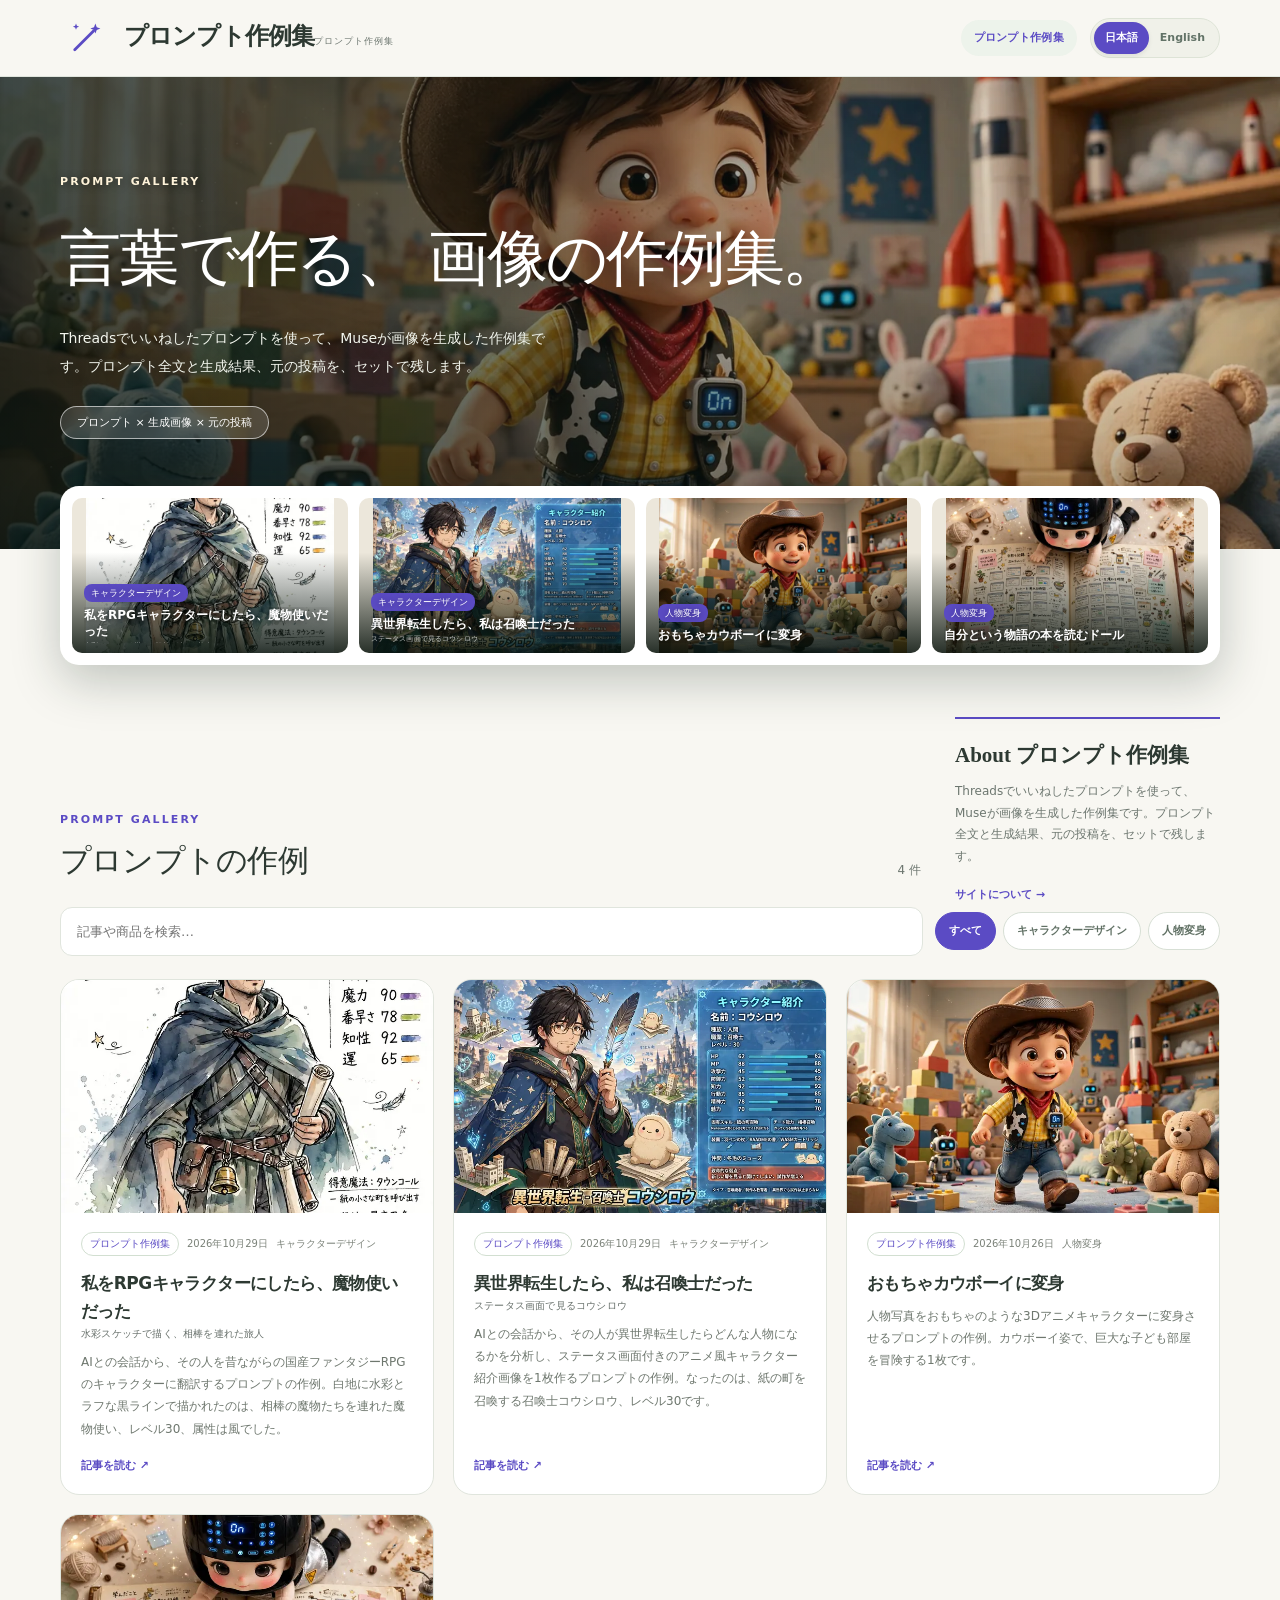
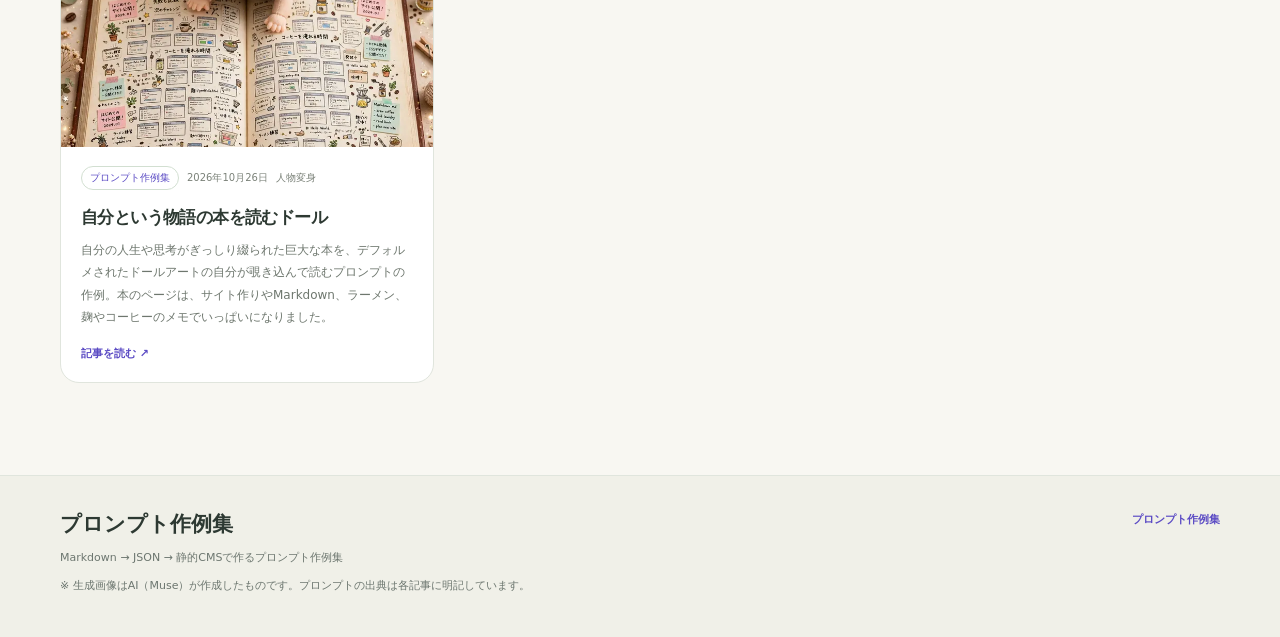
==== preview.html @ e7856844 "Update generated site files" ====
<!doctype html><html lang="ja"><head><meta charset="utf-8"><meta name="viewport" content="width=device-width,initial-scale=1"><meta name="description" content="Markdownから生成した静的JSONサイト"><title>プロンプト作例集</title><style>:root{--bg:#f8f7f2;--ink:#2d3932;--muted:#6c766f;--line:#e0e5dd;--accent:#416851;--accentsoft:#edf3eb;--paper:#fff;--round:19px;--shadow:0 18px 48px rgba(37,57,42,.075)}*{box-sizing:border-box}html{scroll-behavior:smooth}body{margin:0;background:var(--bg);color:var(--ink);font:15px/1.8 -apple-system,BlinkMacSystemFont,'Noto Sans JP','Hiragino Kaku Gothic ProN',system-ui,sans-serif}button,input{font:inherit}button{cursor:pointer}a{color:inherit;text-decoration:none}a:hover{color:var(--accent)}img{max-width:100%}h1,h2,h3,p{margin-top:0}[hidden]{display:none!important}.container{width:min(1160px,calc(100% - 48px));margin:auto}.topbar{position:sticky;top:0;z-index:5;background:rgba(248,247,242,.97);backdrop-filter:blur(13px);border-bottom:1px solid var(--line)}.topline{display:flex;gap:18px;align-items:center;justify-content:space-between;min-height:76px}.brand{display:flex;align-items:center;gap:12px;min-width:0}.brandicon{width:42px;height:42px;display:grid;place-items:center;border-radius:13px;background:var(--accent);color:white;font:26px Georgia,serif}.brandname{font-family:Georgia,'Noto Serif JP',serif;font-size:24px;font-weight:700;line-height:1.1;letter-spacing:-.035em}.brandsub{font-size:9px;color:var(--muted);letter-spacing:.11em;line-height:1.4;margin-top:5px}.links{display:flex;align-items:center;gap:6px;flex-wrap:wrap;justify-content:flex-end}.links a{font-size:11px;font-weight:700;letter-spacing:.025em;border-radius:100px;padding:8px 13px;white-space:nowrap}.links a.selected{background:var(--accentsoft);color:var(--accent)}.cartbadge{display:inline-block;background:var(--accent);color:white;border-radius:15px;font-size:9px;min-width:17px;text-align:center;padding:0 4px}.mobilehint{display:none}.hero{background:linear-gradient(115deg,#e3eade,#f2dfc7);position:relative;overflow:hidden}.hero:before{content:"";position:absolute;width:370px;height:370px;border-radius:100%;right:-55px;top:-160px;background:rgba(255,255,255,.28)}.hero:after{content:"✳";position:absolute;right:10%;bottom:-150px;font:350px Georgia,serif;line-height:1;color:rgba(74,110,81,.09);transform:rotate(-16deg)}.hero.town{background:linear-gradient(110deg,#d9ebec,#eaf1e2)}.hero.town:after{content:"⌂";color:rgba(66,106,118,.09)}.hero.fruit{background:linear-gradient(110deg,#f6e6d2,#f7e0d9)}.hero.fruit:after{content:"◌";color:rgba(166,95,70,.13)}.heroinner{position:relative;z-index:1;padding:70px 0 77px;max-width:1160px;margin:auto}.kicker{font-size:11px;letter-spacing:.19em;font-weight:800;color:var(--accent)}.hero h1{font:500 clamp(35px,5vw,61px)/1.5 Georgia,'Noto Serif JP',serif;letter-spacing:-.035em;margin:19px 0;color:#263c31;white-space:pre-line}.hero p{font-size:14px;max-width:565px;color:#5c6a60;line-height:2}.hero .subpill{display:inline-flex;border:1px solid color-mix(in srgb,var(--accent) 35%,transparent);border-radius:100px;color:var(--accent);font-size:11px;padding:6px 16px;margin-top:12px;background:rgba(255,255,255,.28)}.section{padding:52px 0}.sectiontitle{display:flex;justify-content:space-between;align-items:end;margin-bottom:25px;gap:16px}.sectiontitle h2{font:500 31px/1.35 Georgia,'Noto Serif JP',serif;letter-spacing:-.025em;margin:8px 0 0}.sectiontitle .caption{font-size:12px;color:var(--muted);margin:0}.siteintro{display:grid;grid-template-columns:repeat(3,1fr);gap:18px;margin-bottom:50px}.siteitem{border:1px solid var(--line);background:white;border-radius:18px;padding:22px 23px;transition:transform .15s,border-color .15s;display:flex;gap:12px;align-items:start}.siteitem:hover{transform:translateY(-3px);border-color:var(--accent)}.siteemoji{width:45px;height:45px;border-radius:15px;background:var(--accentsoft);display:grid;place-items:center;font-size:23px;flex:none}.siteitem strong{font-size:15px}.siteitem span{display:block;font-size:11px;color:var(--muted);line-height:1.8;margin-top:4px}.tools{display:flex;gap:12px;flex-wrap:wrap;align-items:center;margin-bottom:23px}.search{background:#fff;border:1px solid var(--line);padding:12px 16px;border-radius:12px;min-width:220px;flex:1;font-size:13px;outline-color:var(--accent)}.chips{display:flex;flex-wrap:wrap;gap:7px}.chip{border:1px solid #d7dfd5;color:#617165;padding:8px 13px;background:#fff;border-radius:30px;font-size:11px;font-weight:700}.chip.active{background:var(--accent);color:white;border-color:var(--accent)}.grid{display:grid;grid-template-columns:repeat(3,minmax(0,1fr));gap:19px}.tile{border-radius:var(--round);background:var(--paper);border:1px solid var(--line);overflow:hidden;display:flex;flex-direction:column;transition:transform .18s,border-color .18s,box-shadow .18s}.tile:hover{transform:translateY(-4px);box-shadow:var(--shadow);border-color:#b3c6b6}.tile-image{width:100%;height:auto;display:block;background:#e8e4d8}.tile-content{display:flex;flex-direction:column;flex:1;padding:19px 20px 18px}.tile-meta{display:flex;gap:8px;align-items:center;flex-wrap:wrap;color:#7b8279;font-size:10px}.tag{color:var(--accent);border:1px solid #d2dfd1;border-radius:20px;padding:2px 8px;font-size:10px}.tile h3{font-size:17px;line-height:1.65;margin:13px 0 8px;letter-spacing:-.035em}.tile p{font-size:12px;color:#6e776e;line-height:1.85;margin-bottom:16px}.tile-foot{margin-top:auto;display:flex;gap:10px;justify-content:space-between;align-items:center}.more{color:var(--accent);font-size:11px;font-weight:800}.price{font-size:19px;font-weight:750;color:#a65e42}.price small{font-size:10px;font-weight:400;color:#777}.pillbutton{border:1px solid var(--accent);background:var(--accent);color:white;border-radius:30px;padding:7px 15px;font-size:11px;font-weight:700}.pillbutton.ghost{background:white;color:var(--accent)}.pillbutton:hover{opacity:.85}.introgrid{display:grid;grid-template-columns:1fr 265px;gap:34px}.rightnote{border-top:2px solid var(--accent);padding-top:22px}.rightnote h3{font:600 21px Georgia,serif;margin-bottom:12px}.rightnote p{font-size:12px;color:var(--muted)}.article{display:grid;grid-template-columns:minmax(0,1fr) 260px;gap:34px;align-items:start}.articlehead{padding:44px 0 32px;background:linear-gradient(105deg,var(--accentsoft),#f5eddf)}.articlehead h1{font:500 clamp(29px,4vw,44px)/1.52 Georgia,'Noto Serif JP',serif;margin:12px 0 0;overflow-wrap:anywhere}.paper{border:1px solid var(--line);border-radius:19px;background:#fff;padding:32px;overflow-wrap:anywhere}.articlecover{width:100%;height:auto;border-radius:11px;margin-bottom:26px}.prose{font-size:14px;line-height:2.15}.prose h2{font-size:20px;margin-top:30px;border-left:4px solid var(--accent);padding-left:12px}.prose h3{font-size:17px}.prose img{display:block;margin:22px auto;max-width:100%;height:auto;border-radius:10px}.prose p{margin-bottom:18px}.prose a{color:var(--accent);font-weight:600;text-decoration:underline;text-underline-offset:3px}.prose a:hover{text-decoration-thickness:2px}.prose ul{padding-left:20px}.prose table{width:100%;border-collapse:collapse;margin:4px 0 24px;font-size:13px;line-height:1.75}.prose th,.prose td{border:1px solid var(--line);padding:9px 12px;text-align:left;vertical-align:top}.prose th{background:var(--accentsoft);font-weight:700}.prose tbody tr:nth-child(even){background:#fafaf6}.prose td:first-child{font-weight:600}.prose pre{overflow-x:auto;background:#f4f4ee;border:1px solid var(--line);border-radius:10px;padding:14px 16px;font-size:12.5px;line-height:1.7;margin:4px 0 22px}.prose code{font-family:ui-monospace,SFMono-Regular,Menlo,Consolas,monospace}.backlink{display:inline-flex;margin-top:25px;color:var(--accent);font-weight:800;font-size:12px}.info{padding:17px;background:var(--accentsoft);border-radius:13px;font-size:12px;color:#5f6e62;margin-top:18px}.info.warn{background:#fff4e5;color:#956044;border:1px solid #efd7b9}.cross{margin-top:45px;padding-top:20px;border-top:1px solid var(--line)}.cross h2{font:500 25px Georgia,serif}.crosslinks{display:grid;grid-template-columns:repeat(2,minmax(0,1fr));gap:14px}.crosslink{display:flex;align-items:center;gap:12px;border:1px solid var(--line);padding:9px;background:white;border-radius:12px;min-width:0}.crosslink img{width:78px;height:58px;object-fit:cover;border-radius:7px;flex:none}.crosslink strong{font-size:12px;line-height:1.5;display:block}.crosslink span{font-size:10px;color:var(--muted)}.lead{font:500 18px/1.85 Georgia,serif}.purchase{display:flex;align-items:end;justify-content:space-between;gap:12px;background:#f8f6ef;padding:18px;border-radius:13px;margin-top:25px}.purchase .pillbutton{font-size:13px;padding:12px 18px}.toolbar{display:flex;align-items:center;justify-content:space-between;gap:12px;margin-bottom:24px}.notice{font-size:12px;color:#926148;background:#fff1e7;border:1px solid #eed6c2;border-radius:10px;padding:12px 16px}.cartrow{display:grid;grid-template-columns:90px 1fr auto;align-items:center;gap:17px;border-bottom:1px solid var(--line);padding:19px 0}.cartrow img{width:90px;height:67px;object-fit:cover;border-radius:9px}.cartrow h3{font-size:15px;margin-bottom:4px}.cartrow p{font-size:11px;color:var(--muted);margin:0}.cartctrl{display:flex;align-items:center;gap:9px}.cartctrl button{border:1px solid var(--line);background:#fff;padding:4px 10px;border-radius:8px}.total{display:flex;align-items:center;justify-content:space-between;font-size:20px;font-weight:bold;margin:30px 0}.servicegrid{display:grid;grid-template-columns:repeat(3,minmax(0,1fr));gap:12px;margin:0 0 35px}.service{padding:17px 20px;background:white;border:1px solid var(--line);border-radius:14px;font-size:13px;font-weight:700;color:#466f78;display:flex;align-items:center;gap:10px}.footer{margin-top:40px;border-top:1px solid var(--line);background:#f0f0e8;padding:34px 0}.footerinner{display:flex;align-items:start;justify-content:space-between;gap:24px}.footer strong{font:600 21px Georgia,serif}.footer p{font-size:11px;color:var(--muted);margin:8px 0}.footlinks{display:flex;gap:16px;flex-wrap:wrap}.footlinks a{font-size:11px;font-weight:700;color:var(--accent)}.empty{padding:35px;border:1px dashed #ccd5ca;border-radius:14px;text-align:center;color:var(--muted)}.loading{padding:50px;text-align:center}.sr-only{position:absolute;width:1px;height:1px;overflow:hidden;clip:rect(0,0,0,0)}
@media(max-width:950px){.grid{grid-template-columns:repeat(2,minmax(0,1fr))}.siteintro{grid-template-columns:repeat(2,minmax(0,1fr))}.introgrid,.article{grid-template-columns:1fr}.rightnote{display:none}.links{gap:0}.links a{padding:8px 9px}.heroinner{padding:58px 0}}
@media(max-width:600px){.container{width:calc(100% - 30px)}.topline{min-height:80px;display:block;padding:12px 0}.brand{margin-bottom:8px}.brandicon{width:33px;height:33px;font-size:19px}.brandname{font-size:19px}.brandsub{display:none}.links{justify-content:flex-start;gap:2px}.links a{font-size:10px;padding:5px 8px}.heroinner{padding:38px 0 44px}.hero h1{font-size:35px}.hero p{font-size:12px}.hero:after{font-size:210px;bottom:-85px}.section{padding:36px 0}.siteintro,.grid,.crosslinks,.servicegrid{grid-template-columns:1fr}.sectiontitle h2{font-size:25px}.paper{padding:20px}.articlehead{padding:27px 0}.cartrow{grid-template-columns:65px 1fr}.cartrow img{width:65px;height:58px}.cartctrl{grid-column:2}.purchase{display:block}.purchase button{margin-top:16px}.footerinner{display:block}.footlinks{margin-top:16px}.tile-content{padding:16px}.prose table{display:block;overflow-x:auto;-webkit-overflow-scrolling:touch}.prose th,.prose td{padding:8px 10px}.prose table:has(>thead>tr>:nth-child(2):last-child){overflow:visible}.prose table:has(>thead>tr>:nth-child(2):last-child) thead{display:none}.prose table:has(>thead>tr>:nth-child(2):last-child) tbody,.prose table:has(>thead>tr>:nth-child(2):last-child) tr{display:block}.prose table:has(>thead>tr>:nth-child(2):last-child) tr{border:1px solid var(--line);border-radius:12px;margin-bottom:12px;overflow:hidden;background:#fff}.prose table:has(>thead>tr>:nth-child(2):last-child) td{display:block;border:none;padding:6px 14px 12px}.prose table:has(>thead>tr>:nth-child(2):last-child) td:first-child{background:var(--accentsoft);font-weight:700;white-space:normal;padding:8px 14px;margin-bottom:6px}.prose table:not(:has(>thead>tr>:nth-child(2):last-child)) th,.prose table:not(:has(>thead>tr>:nth-child(2):last-child)) td{min-width:112px}}
@media(prefers-reduced-motion:reduce){html{scroll-behavior:auto}.tile,.siteitem{transition:none}}
/* Bi-lingual navigation and photographic Yamagata gourmet hero. */
.header-right{display:flex;align-items:center;gap:13px;justify-content:flex-end;flex-wrap:wrap}
.language-switch{display:inline-flex;background:#f0f1e9;border:1px solid #dde3d6;padding:3px;border-radius:40px;white-space:nowrap}
.language-switch button{border:0;background:transparent;padding:6px 11px;color:#627367;border-radius:30px;font-size:11px;font-weight:750}
.language-switch button.chosen{background:var(--accent);color:#fff;box-shadow:0 2px 5px #00000014}
.hero.gourmet,.hero.prompt{background:#38302a;color:#fff}
.hero.gourmet,.hero.prompt .hero-photo{position:absolute;inset:0;width:100%;height:100%;object-fit:cover;display:block}
.hero.gourmet,.hero.prompt:before{display:none}
.hero.gourmet,.hero.prompt:after{content:none}
.hero.gourmet,.hero.prompt .heroinner{isolation:isolate}
.hero.gourmet,.hero.prompt h1{color:#fff;text-shadow:0 2px 20px #00000070}
.hero.gourmet,.hero.prompt .kicker{color:#fae0b5}
.hero.gourmet,.hero.prompt p{color:#fff0d9;max-width:510px;text-shadow:0 1px 12px #00000065}
.hero.gourmet,.hero.prompt .subpill{background:#ffffff1f;border-color:#ffffff80;color:#fff}
.site-link-label{color:var(--accent)!important;font-weight:700!important}
@media(max-width:1060px){.header-right{gap:6px}.links a{padding:6px 8px}}
@media(max-width:720px){.header-right{justify-content:flex-start}.language-switch{margin-top:4px}.hero.gourmet,.hero.prompt .hero-photo{object-position:56% center}.hero.gourmet,.hero.prompt:before{display:block;background:linear-gradient(90deg,#221b14bb,transparent);inset:0;width:auto;height:auto;border-radius:0}.hero.gourmet,.hero.prompt .heroinner{padding:55px 0 65px}}


/* Editorial photographic style, with fully localized HTML text over image assets. */
.hero{background:#22312b;min-height:440px;isolation:isolate}
.hero .hero-photo{position:absolute;inset:0;width:100%;height:100%;display:block;object-fit:cover;object-position:center 47%;z-index:-2}
.hero:before,.hero.gourmet,.hero.prompt:before{content:"";display:block;position:absolute;inset:0;width:100%;height:100%;border-radius:0;background:linear-gradient(90deg,rgba(10,22,19,.79) 0%,rgba(13,24,20,.56) 39%,rgba(13,22,19,.07) 84%),linear-gradient(0deg,rgba(11,20,15,.30),transparent 55%);z-index:-1;pointer-events:none}
.hero:after,.hero.town:after,.hero.fruit:after,.hero.gourmet,.hero.prompt:after{content:none;display:none}
.hero.town,.hero.fruit,.hero.bakery,.hero.gourmet,.hero.prompt,.hero.portal{background-color:#284034}
.hero .heroinner{position:relative;z-index:1;padding:90px 0 110px}
.hero h1,.hero.gourmet,.hero.prompt h1{color:#fff;text-shadow:0 4px 30px rgba(0,0,0,.38)}
.hero p,.hero.gourmet,.hero.prompt p{color:#f3f6ee;text-shadow:0 1px 15px rgba(0,0,0,.5)}
.hero .kicker,.hero.gourmet,.hero.prompt .kicker{color:#fff3d9;text-shadow:0 1px 8px #0007}
.hero .subpill,.hero.gourmet,.hero.prompt .subpill{color:white;border-color:#fff9;background:#ffffff24;backdrop-filter:blur(8px)}
.hero.fruit .hero-photo{object-position:center 48%}
.hero.town .hero-photo{object-position:center 50%}
.hero.bakery .hero-photo{object-position:center 50%}
.siteintro{grid-template-columns:repeat(4,minmax(0,1fr));gap:15px;margin-bottom:51px}
.siteitem{display:block;padding:0;overflow:hidden;min-width:0;box-shadow:0 5px 20px #20351f0a}
.siteitem-photo{display:block;overflow:hidden;height:156px;margin:0!important;background:#dde4d6}
.siteitem-photo img{width:100%;height:100%;display:block;object-fit:cover;transition:transform .3s}
.siteitem:hover .siteitem-photo img{transform:scale(1.045)}
.siteitem-info{padding:17px 19px 20px}
.siteitem-info strong{display:block;font-size:17px;line-height:1.45;margin:6px 0}
.siteitem-info .siteitem-type{font-size:10px;color:var(--accent);font-weight:800;letter-spacing:.07em}
.siteitem-info .siteitem-description{font-size:11px;line-height:1.7;color:#68766e;display:block;min-height:38px}
.siteitem-info .site-link-label{display:block;margin-top:14px}
.feature-wrap{position:relative;z-index:2;margin-top:-63px}
.photo-features{display:grid;grid-template-columns:repeat(4,minmax(0,1fr));gap:11px;padding:12px;background:#fff;border-radius:19px;box-shadow:0 16px 48px #172a2040}
.photo-feature{position:relative;height:155px;overflow:hidden;display:block;border-radius:10px;background:#ece7db}
.photo-feature:after{content:"";position:absolute;inset:0;background:linear-gradient(0deg,#05100ad9,transparent 65%)}
.photo-feature img{width:100%;height:100%;display:block;object-fit:contain;transition:transform .3s}
.photo-feature:hover img{transform:scale(1.07)}
.feature-caption{position:absolute;z-index:1;bottom:10px;left:12px;right:12px;color:#fff;text-shadow:0 1px 8px #000a}
.feature-caption small{display:inline-block;font-size:9px;background:var(--accent);color:#fff;padding:1px 7px;border-radius:8px;margin-bottom:5px}
.feature-caption strong{display:block;font-size:12px;line-height:1.35;max-height:3em;overflow:hidden}
@media(max-width:1000px){.siteintro{grid-template-columns:repeat(2,minmax(0,1fr))}.photo-feature{height:138px}.hero .heroinner{padding:70px 0 103px}}
@media(max-width:650px){.hero{min-height:385px}.hero .heroinner{padding:55px 0 100px}.hero:before{background:linear-gradient(90deg,#102015d9,rgba(12,28,19,.56) 75%,#0b261f35)}.siteintro{gap:12px}.siteitem-photo{height:112px}.siteitem-info{padding:12px}.siteitem-info strong{font-size:14px}.siteitem-info .siteitem-description{min-height:0}.photo-features{grid-template-columns:repeat(2,minmax(0,1fr));gap:8px;padding:8px;border-radius:14px}.feature-wrap{margin-top:-53px}.photo-feature{height:128px}.feature-caption strong{font-size:11px}}

/* Editorial vector logos, replacing the temporary h./house/emoji marks. */
.brandicon{width:52px;height:52px;flex:none;display:inline-flex;align-items:center;justify-content:center;background:transparent!important;color:#4a755f;border-radius:0!important;font-size:inherit;overflow:visible}
.brandicon svg{display:block;width:49px;height:49px;max-width:none;flex:none}
.brandicon-portal{color:#55785c}
.brandicon-bakery{color:#9b6a36}
.brandicon-town{color:#517c55}
.brandicon-fruit{color:#e77e2a}
.brandicon-gourmet{color:#143c47}
.brandicon-gourmet svg{width:54px}
@media(max-width:650px){.brandicon{width:39px;height:39px}.brandicon svg{width:38px;height:38px}.brandicon-gourmet svg{width:42px}}

.embed{display:flex;justify-content:center;margin:0 auto 24px;max-width:560px}
.embed blockquote{width:100%}
.heronote{font-size:11px;color:#7a847b;margin-top:14px;max-width:680px;line-height:1.9}
.mapbox{margin-top:26px;border:1px solid var(--line);border-radius:13px;padding:18px;background:#fbfaf5}.mapbox h3{font-size:15px;margin-bottom:10px}.maplinks{display:flex;gap:10px;flex-wrap:wrap}.mapbox p{font-size:11px;color:var(--muted);margin:10px 0 0}

/* Article page: left sidebar with site note + SNS embed (trial, 2026-10-26) */
.article{grid-template-columns:350px minmax(0,1fr)}
.leftnote{position:sticky;top:96px;border-top:2px solid var(--accent);padding-top:22px}
.leftnote h3{font:600 21px Georgia,serif;margin-bottom:12px}
.leftnote p{font-size:12px;color:var(--muted)}
.leftnote .embed{margin:24px 0 0;max-width:100%}
@media(max-width:950px){.article{grid-template-columns:1fr}.leftnote{position:static}}

/* Prompt gallery brand */
.brandicon-prompt{color:#5b4bc4}
.brandicon-prompt svg{width:40px}
.embed{margin-top:18px}

.prose pre{position:relative}
.copybtn{position:absolute;top:8px;right:8px;border:1px solid var(--line);background:#fff;border-radius:20px;padding:4px 12px;font-size:11px;font-weight:700;color:var(--accent);cursor:pointer;font-family:inherit}
.copybtn:hover{opacity:.85}

/* Prompt display: wrap text to the article width instead of horizontal scrolling; top padding leaves a strip for the copy button (2026-10-26) */
.prose pre{white-space:pre-wrap;overflow-wrap:anywhere;overflow-x:visible;max-width:100%;padding-top:42px}

/* Article images: always fit the article column width and keep the aspect ratio, never the file's native pixel size (2026-10-26) */
.paper{min-width:0}
.paper img{max-width:100%;height:auto}
.articlecover{width:100%;max-width:100%}
.prose img{max-width:100%;height:auto}

/* Cover images: show the whole image at its natural aspect ratio, never cropped to a fixed frame (2026-10-26) */
.tile-image,.articlecover{aspect-ratio:auto;object-fit:initial}
.tsub{display:block;font-size:.6em;font-weight:500;letter-spacing:.02em;opacity:.72;margin-top:.16em}
</style></head><body><div id="app" data-default="prompt" data-preview="true" data-root="./" data-mode="site" data-site-id="prompt" data-portal-url=""><p class="loading">読み込み中…</p></div><noscript>JavaScriptを有効にしてください。</noscript><script type="application/json" id="preview-data">{"portal":{"version":1,"schema":"static-portal/v1","schema_version":"1.1.0","sites":[{"id":"prompt","name":"プロンプト作例集","short_name":"プロンプト作例集","kind":"media","kind_label":"作例ギャラリー","accent":"#5b4bc4","eyebrow":"PROMPT GALLERY","hero_title":"言葉で作る、 画像の作例集。","description":"Threadsでいいねしたプロンプトを使って、Museが画像を生成した作例集です。プロンプト全文と生成結果、元の投稿を、セットで残します。","subtitle":"プロンプトと生成結果の記録","hero_note":"プロンプト × 生成画像 × 元の投稿","about":"Threadsでいいねしたプロンプトの作例集です。各記事にプロンプト全文と生成した画像、出典（元の投稿）をセットで残します。生成画像はAI（Muse）が作成したものです。","hero_image":"prompt/toy-cowboy.webp","i18n":{"en":{"name":"Prompt Gallery","short_name":"Prompt Gallery","kind_label":"Example gallery","hero_title":"A gallery of images\nmade from words.","description":"A gallery of examples generated by Muse from prompts liked on Threads. Each entry keeps the full prompt text, the generated result, and the original post together.","subtitle":"Notes on prompts and their results","hero_note":"Prompt x generated image x original post","about":"Examples from prompts liked on Threads. Each entry records the full prompt, the generated image, and its source (the original post). All images are generated by AI (Muse)."}},"hero_image_src":"[data-uri]","hero_thumbnail":{"src":"[data-uri]","alt":"プロンプト作例集","mime":"image/webp"}}],"entries":[{"id":"prompt:rpg-mono-tsukai","site_id":"prompt","site_name":"プロンプト作例集","site_kind":"media","slug":"rpg-mono-tsukai","type":"article","title":"私をRPGキャラクターにしたら、魔物使いだった","subtitle":"水彩スケッチで描く、相棒を連れた旅人","author":"","date":"2026-10-29","category":"キャラクターデザイン","summary":"AIとの会話から、その人を昔ながらの国産ファンタジーRPGのキャラクターに翻訳するプロンプトの作例。白地に水彩とラフな黒ラインで描かれたのは、相棒の魔物たちを連れた魔物使い、レベル30、属性は風でした。","url":"https://oosawak.github.io/prompt-gallery/#/post/prompt/rpg-mono-tsukai","cover":{"src":"[data-uri]","alt":"水彩スケッチ風のRPGキャラクター紹介。大きな手描き文字で「魔物使い」、レベル30・属性は風、手描きのステータス欄と、冬毛のミューズや紙の家の魔物などの相棒たち","mime":"image/webp"},"i18n":{"en":{}},"embed_url":"https://www.threads.com/@haru805/post/DY_F-7lEi9-","embed_platform":"threads"},{"id":"prompt:isekai-summoner","site_id":"prompt","site_name":"プロンプト作例集","site_kind":"media","slug":"isekai-summoner","type":"article","title":"異世界転生したら、私は召喚士だった","subtitle":"ステータス画面で見るコウシロウ","author":"","date":"2026-10-29","category":"キャラクターデザイン","summary":"AIとの会話から、その人が異世界転生したらどんな人物になるかを分析し、ステータス画面付きのアニメ風キャラクター紹介画像を1枚作るプロンプトの作例。なったのは、紙の町を召喚する召喚士コウシロウ、レベル30です。","url":"https://oosawak.github.io/prompt-gallery/#/post/prompt/isekai-summoner","cover":{"src":"[data-uri]","alt":"異世界転生した召喚士コウシロウのキャラクター紹介画像。羽ペンの杖を持つ召喚士と冬毛のミューズ、青く発光するステータス画面に能力値とスキルが表示されている","mime":"image/webp"},"i18n":{"en":{}},"embed_url":"https://www.threads.com/@michoco.0825/post/DeygnJkiWWg","embed_platform":"threads"},{"id":"prompt:toy-cowboy","site_id":"prompt","site_name":"プロンプト作例集","site_kind":"media","slug":"toy-cowboy","type":"article","title":"おもちゃカウボーイに変身","subtitle":"","author":"","date":"2026-10-26","category":"人物変身","summary":"人物写真をおもちゃのような3Dアニメキャラクターに変身させるプロンプトの作例。カウボーイ姿で、巨大な子ども部屋を冒険する1枚です。","url":"https://oosawak.github.io/prompt-gallery/#/post/prompt/toy-cowboy","cover":{"src":"[data-uri]","alt":"おもちゃのカウボーイ姿で子ども部屋を冒険する3Dアニメキャラクター","mime":"image/webp"},"i18n":{"en":{}},"embed_url":"https://www.threads.com/@sns_tomo/post/DaaDa1DCD9V","embed_platform":"threads"},{"id":"prompt:book-doll","site_id":"prompt","site_name":"プロンプト作例集","site_kind":"media","slug":"book-doll","type":"article","title":"自分という物語の本を読むドール","subtitle":"","author":"","date":"2026-10-26","category":"人物変身","summary":"自分の人生や思考がぎっしり綴られた巨大な本を、デフォルメされたドールアートの自分が覗き込んで読むプロンプトの作例。本のページは、サイト作りやMarkdown、ラーメン、麹やコーヒーのメモでいっぱいになりました。","url":"https://oosawak.github.io/prompt-gallery/#/post/prompt/book-doll","cover":{"src":"[data-uri]","alt":"巨大な本を四つんばいで覗き込んで読むドール。本のページには、小さなサイトの絵やラーメン、コーヒーのメモがびっしり描かれている","mime":"image/webp"},"i18n":{"en":{}},"embed_url":"https://www.threads.com/@hakuto_ai/post/DaOo0L-E0sa","embed_platform":"threads"}],"hero_image_src":"[data-uri]"},"sites":{"prompt":{"version":1,"schema":"static-site-feed/v1","schema_version":"1.1.0","languages":["ja","en"],"site":{"id":"prompt","name":"プロンプト作例集","short_name":"プロンプト作例集","kind":"media","kind_label":"作例ギャラリー","accent":"#5b4bc4","eyebrow":"PROMPT GALLERY","hero_title":"言葉で作る、 画像の作例集。","description":"Threadsでいいねしたプロンプトを使って、Museが画像を生成した作例集です。プロンプト全文と生成結果、元の投稿を、セットで残します。","subtitle":"プロンプトと生成結果の記録","hero_note":"プロンプト × 生成画像 × 元の投稿","about":"Threadsでいいねしたプロンプトの作例集です。各記事にプロンプト全文と生成した画像、出典（元の投稿）をセットで残します。生成画像はAI（Muse）が作成したものです。","hero_image":"prompt/toy-cowboy.webp","i18n":{"en":{"name":"Prompt Gallery","short_name":"Prompt Gallery","kind_label":"Example gallery","hero_title":"A gallery of images\nmade from words.","description":"A gallery of examples generated by Muse from prompts liked on Threads. Each entry keeps the full prompt text, the generated result, and the original post together.","subtitle":"Notes on prompts and their results","hero_note":"Prompt x generated image x original post","about":"Examples from prompts liked on Threads. Each entry records the full prompt, the generated image, and its source (the original post). All images are generated by AI (Muse)."}},"hero_image_src":"[data-uri]","hero_thumbnail":{"src":"[data-uri]","alt":"プロンプト作例集","mime":"image/webp"}},"entries":[{"id":"prompt:rpg-mono-tsukai","site_id":"prompt","site_name":"プロンプト作例集","site_kind":"media","slug":"rpg-mono-tsukai","type":"article","title":"私をRPGキャラクターにしたら、魔物使いだった","subtitle":"水彩スケッチで描く、相棒を連れた旅人","author":"","date":"2026-10-29","category":"キャラクターデザイン","summary":"AIとの会話から、その人を昔ながらの国産ファンタジーRPGのキャラクターに翻訳するプロンプトの作例。白地に水彩とラフな黒ラインで描かれたのは、相棒の魔物たちを連れた魔物使い、レベル30、属性は風でした。","url":"https://oosawak.github.io/prompt-gallery/#/post/prompt/rpg-mono-tsukai","cover":{"src":"[data-uri]","alt":"水彩スケッチ風のRPGキャラクター紹介。大きな手描き文字で「魔物使い」、レベル30・属性は風、手描きのステータス欄と、冬毛のミューズや紙の家の魔物などの相棒たち","mime":"image/webp"},"i18n":{"en":{}},"embed_url":"https://www.threads.com/@haru805/post/DY_F-7lEi9-","embed_platform":"threads"},{"id":"prompt:isekai-summoner","site_id":"prompt","site_name":"プロンプト作例集","site_kind":"media","slug":"isekai-summoner","type":"article","title":"異世界転生したら、私は召喚士だった","subtitle":"ステータス画面で見るコウシロウ","author":"","date":"2026-10-29","category":"キャラクターデザイン","summary":"AIとの会話から、その人が異世界転生したらどんな人物になるかを分析し、ステータス画面付きのアニメ風キャラクター紹介画像を1枚作るプロンプトの作例。なったのは、紙の町を召喚する召喚士コウシロウ、レベル30です。","url":"https://oosawak.github.io/prompt-gallery/#/post/prompt/isekai-summoner","cover":{"src":"[data-uri]","alt":"異世界転生した召喚士コウシロウのキャラクター紹介画像。羽ペンの杖を持つ召喚士と冬毛のミューズ、青く発光するステータス画面に能力値とスキルが表示されている","mime":"image/webp"},"i18n":{"en":{}},"embed_url":"https://www.threads.com/@michoco.0825/post/DeygnJkiWWg","embed_platform":"threads"},{"id":"prompt:toy-cowboy","site_id":"prompt","site_name":"プロンプト作例集","site_kind":"media","slug":"toy-cowboy","type":"article","title":"おもちゃカウボーイに変身","subtitle":"","author":"","date":"2026-10-26","category":"人物変身","summary":"人物写真をおもちゃのような3Dアニメキャラクターに変身させるプロンプトの作例。カウボーイ姿で、巨大な子ども部屋を冒険する1枚です。","url":"https://oosawak.github.io/prompt-gallery/#/post/prompt/toy-cowboy","cover":{"src":"[data-uri]","alt":"おもちゃのカウボーイ姿で子ども部屋を冒険する3Dアニメキャラクター","mime":"image/webp"},"i18n":{"en":{}},"embed_url":"https://www.threads.com/@sns_tomo/post/DaaDa1DCD9V","embed_platform":"threads"},{"id":"prompt:book-doll","site_id":"prompt","site_name":"プロンプト作例集","site_kind":"media","slug":"book-doll","type":"article","title":"自分という物語の本を読むドール","subtitle":"","author":"","date":"2026-10-26","category":"人物変身","summary":"自分の人生や思考がぎっしり綴られた巨大な本を、デフォルメされたドールアートの自分が覗き込んで読むプロンプトの作例。本のページは、サイト作りやMarkdown、ラーメン、麹やコーヒーのメモでいっぱいになりました。","url":"https://oosawak.github.io/prompt-gallery/#/post/prompt/book-doll","cover":{"src":"[data-uri]","alt":"巨大な本を四つんばいで覗き込んで読むドール。本のページには、小さなサイトの絵やラーメン、コーヒーのメモがびっしり描かれている","mime":"image/webp"},"i18n":{"en":{}},"embed_url":"https://www.threads.com/@hakuto_ai/post/DaOo0L-E0sa","embed_platform":"threads"}]}},"posts":{"prompt:book-doll":{"id":"prompt:book-doll","site_id":"prompt","site_name":"プロンプト作例集","site_kind":"media","slug":"book-doll","type":"article","title":"自分という物語の本を読むドール","subtitle":"","author":"","date":"2026-10-26","category":"人物変身","summary":"自分の人生や思考がぎっしり綴られた巨大な本を、デフォルメされたドールアートの自分が覗き込んで読むプロンプトの作例。本のページは、サイト作りやMarkdown、ラーメン、麹やコーヒーのメモでいっぱいになりました。","url":"https://oosawak.github.io/prompt-gallery/#/post/prompt/book-doll","cover":{"src":"[data-uri]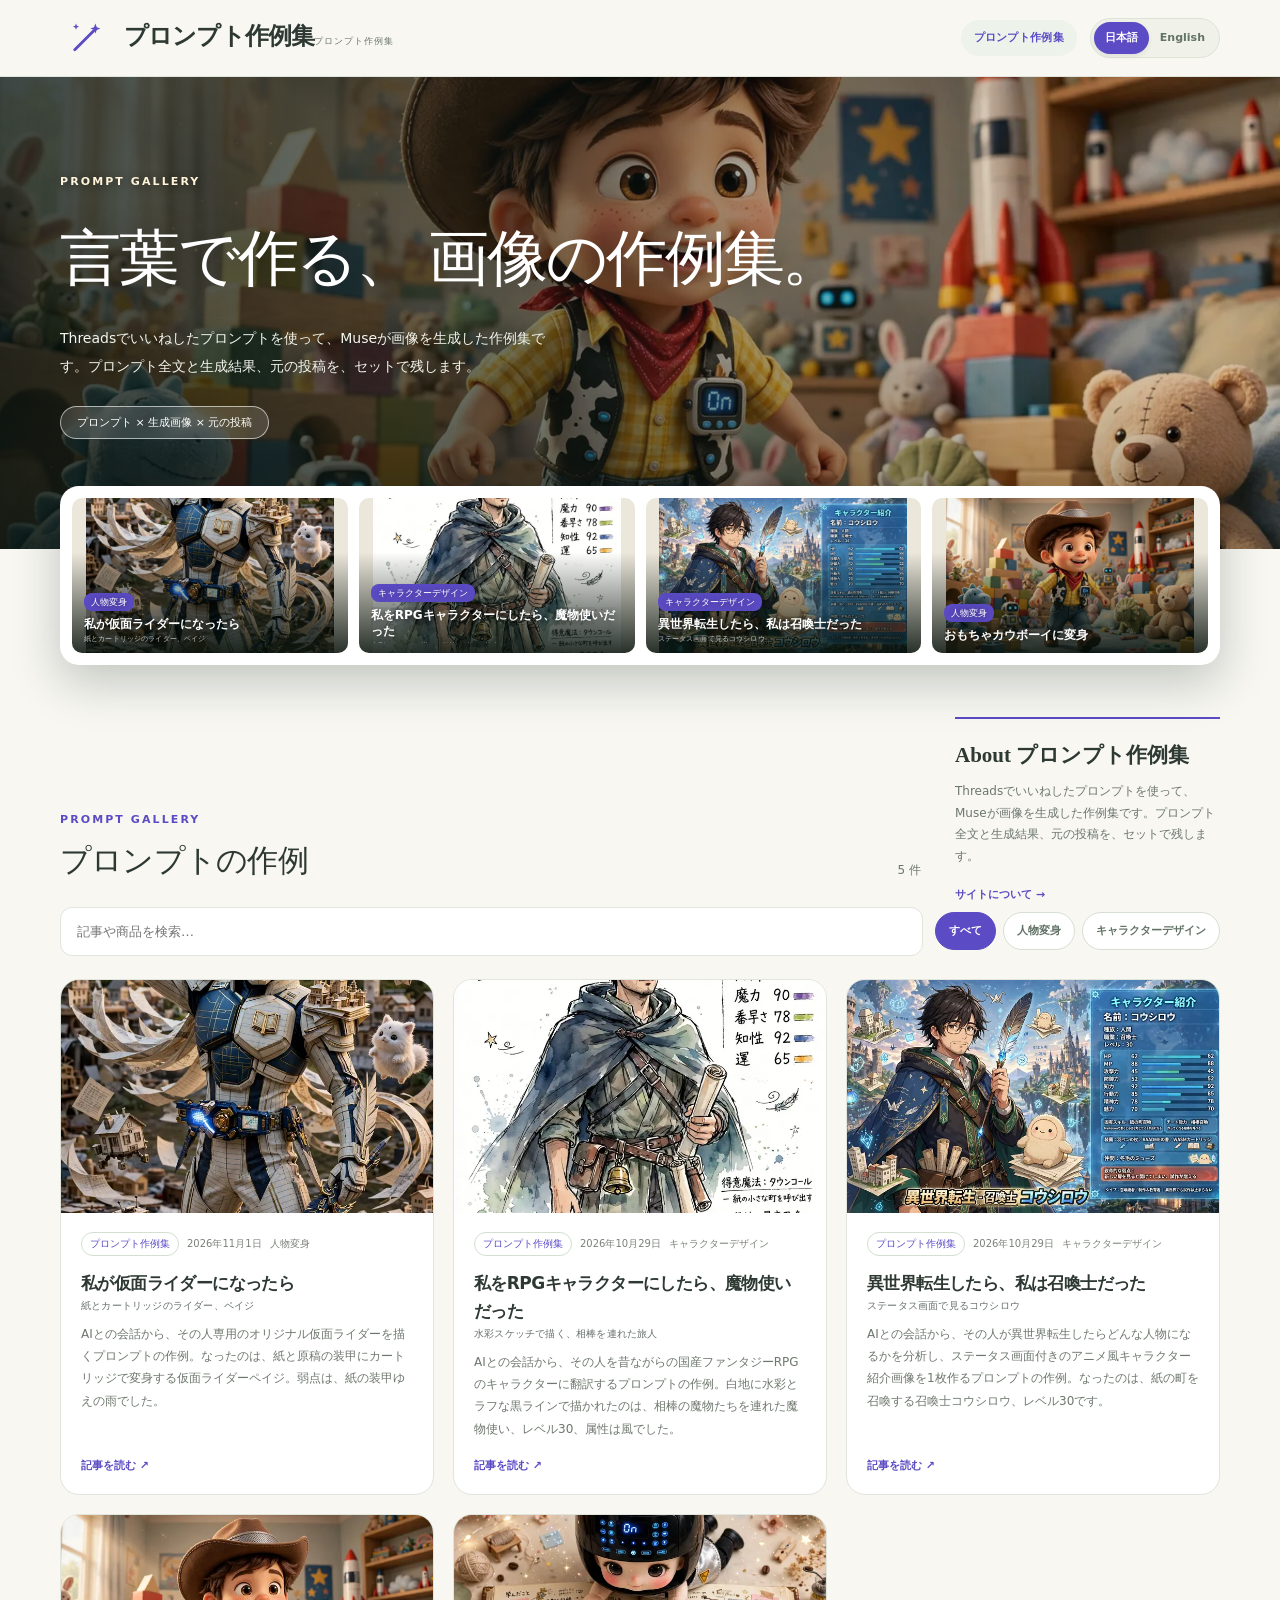
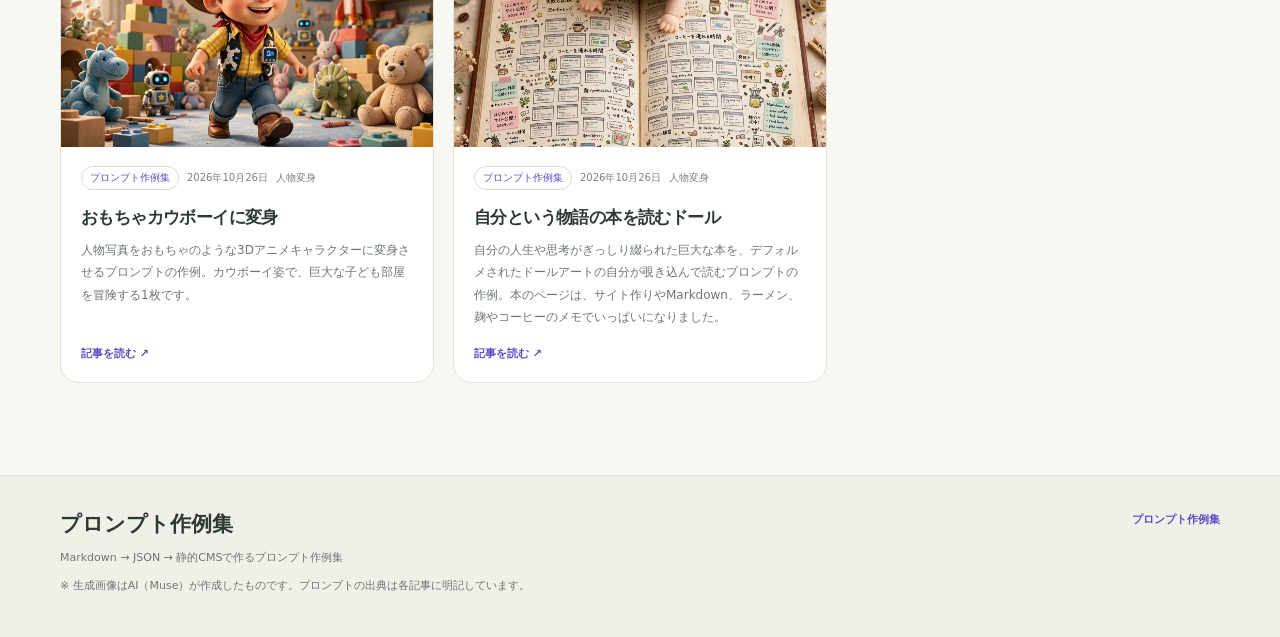
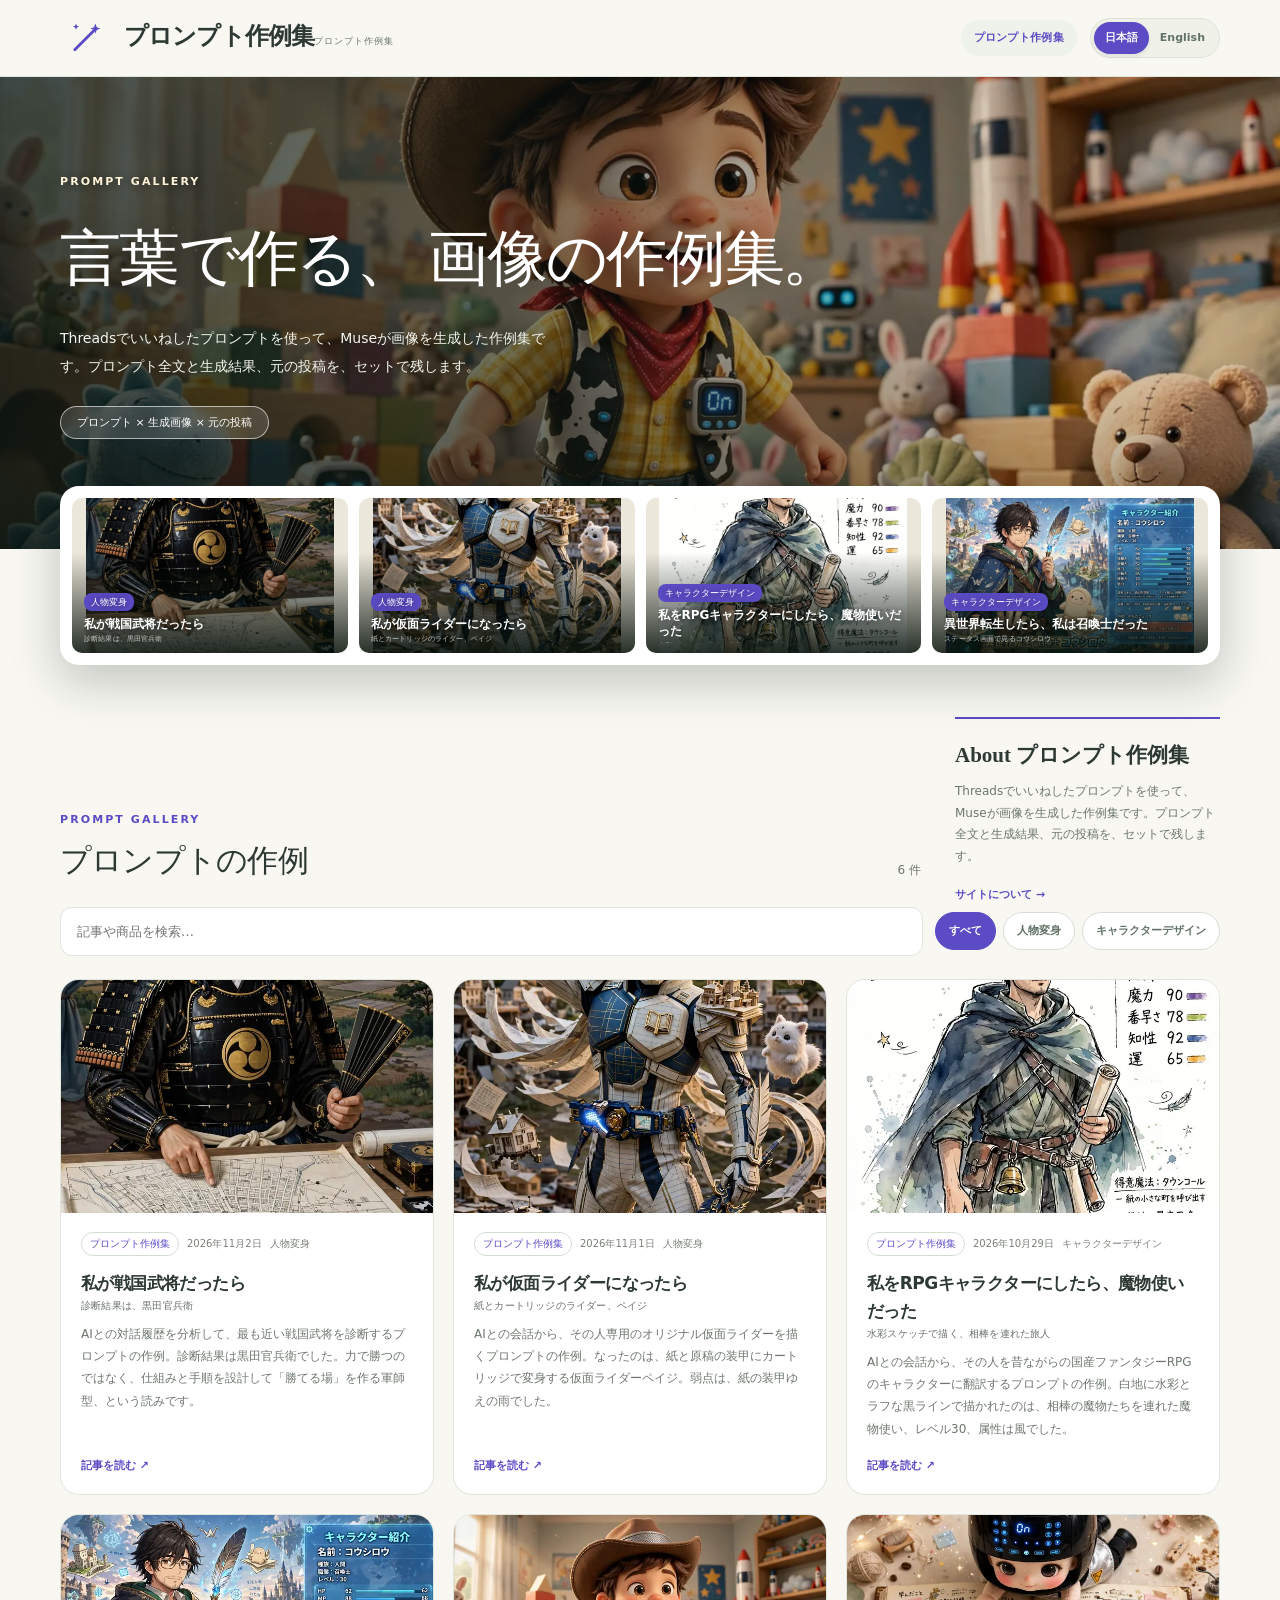
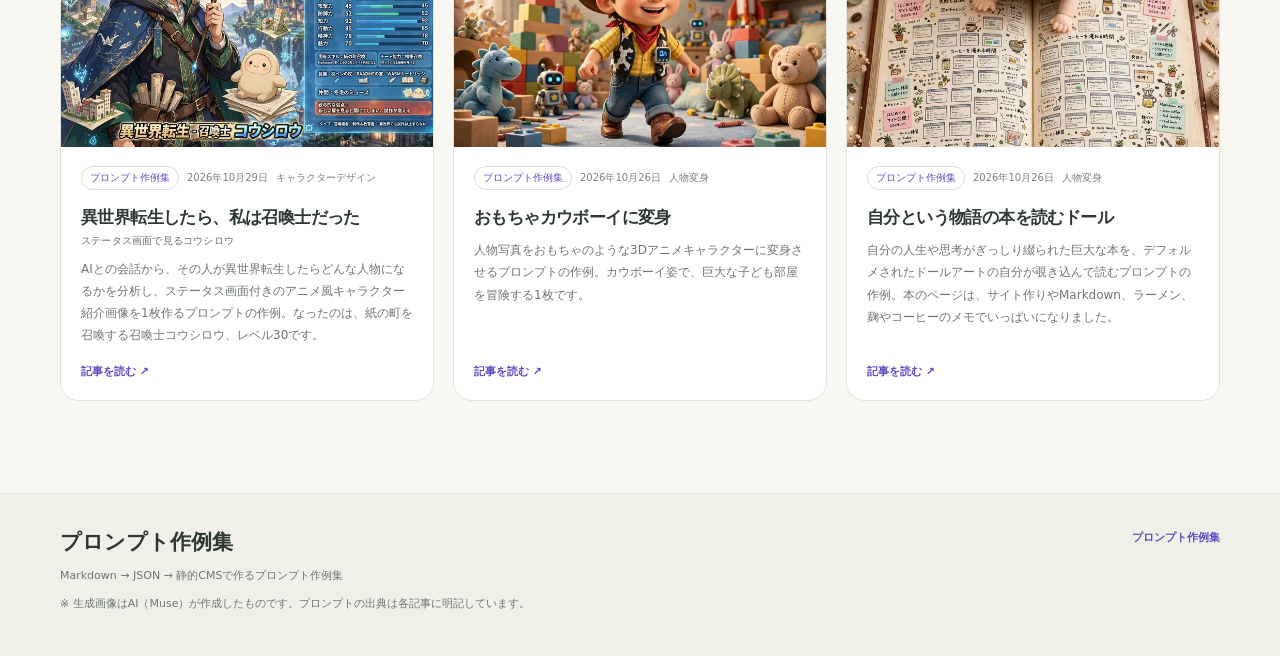
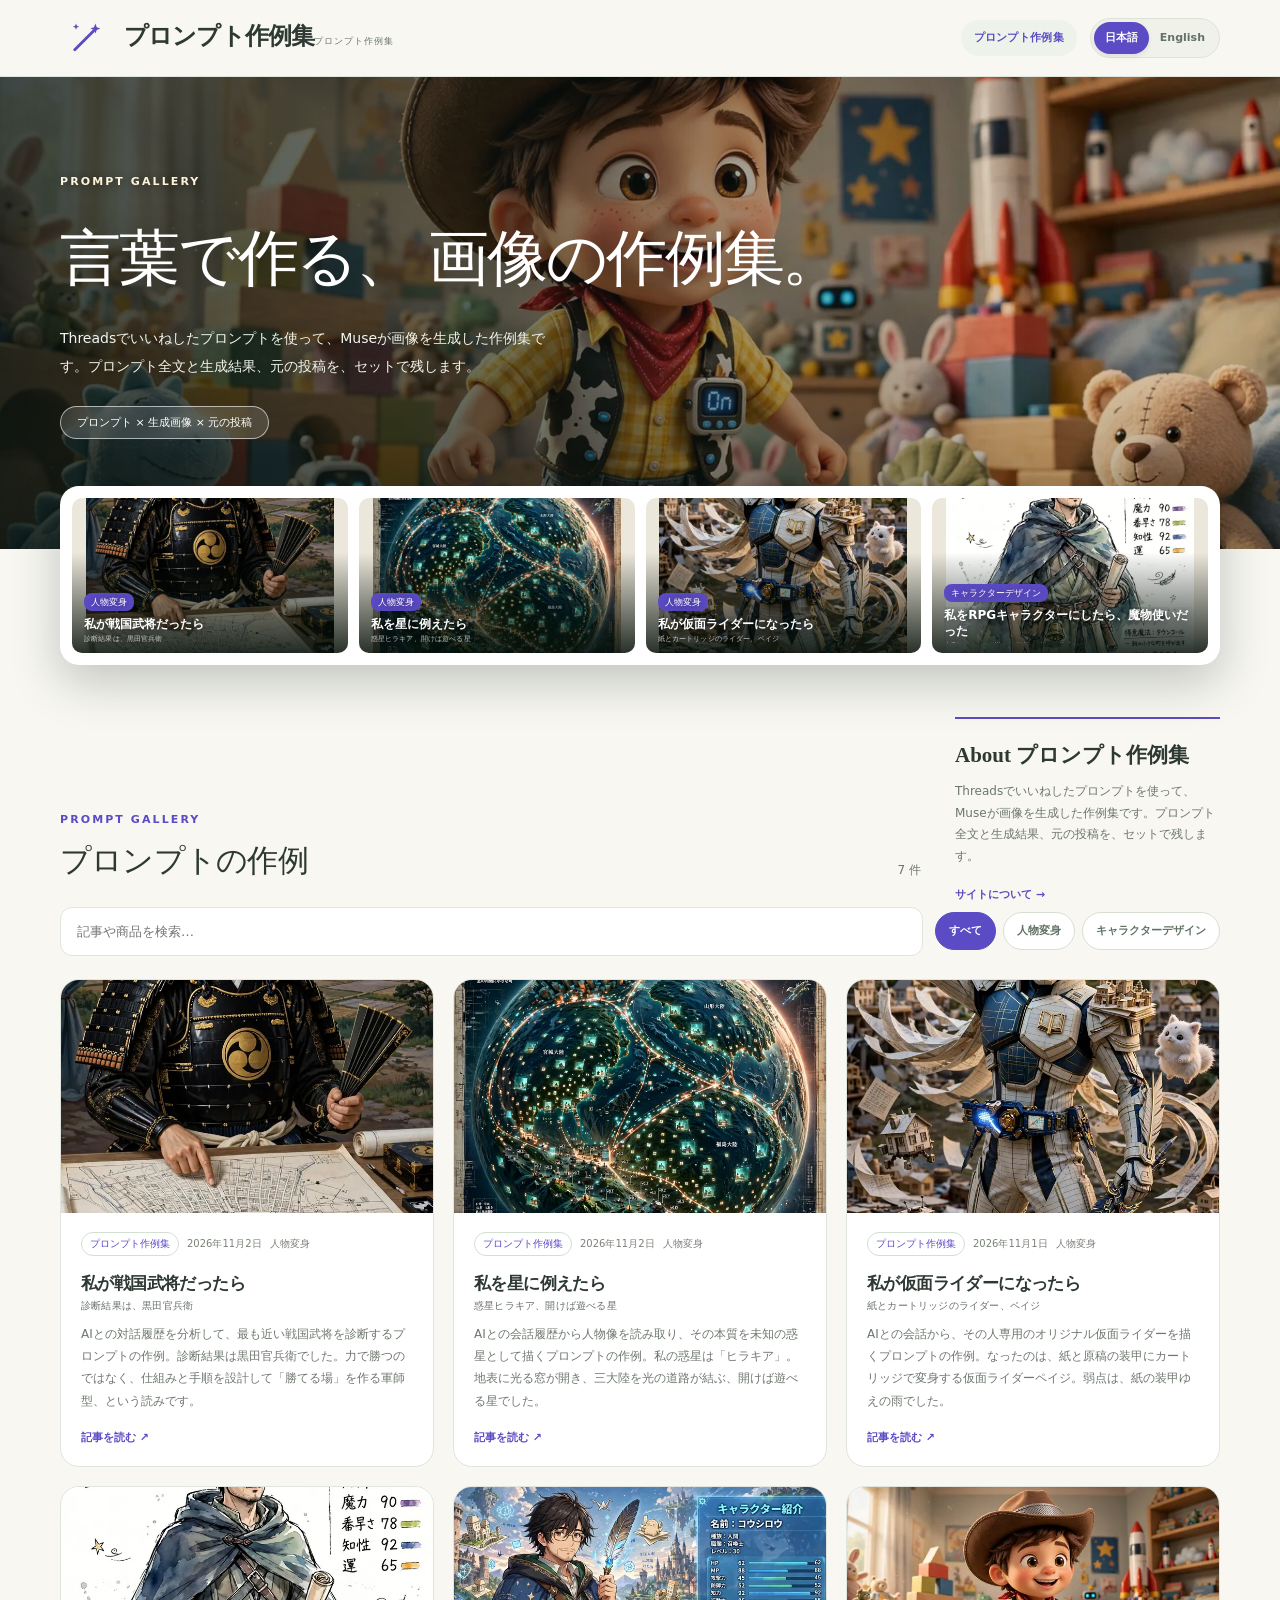
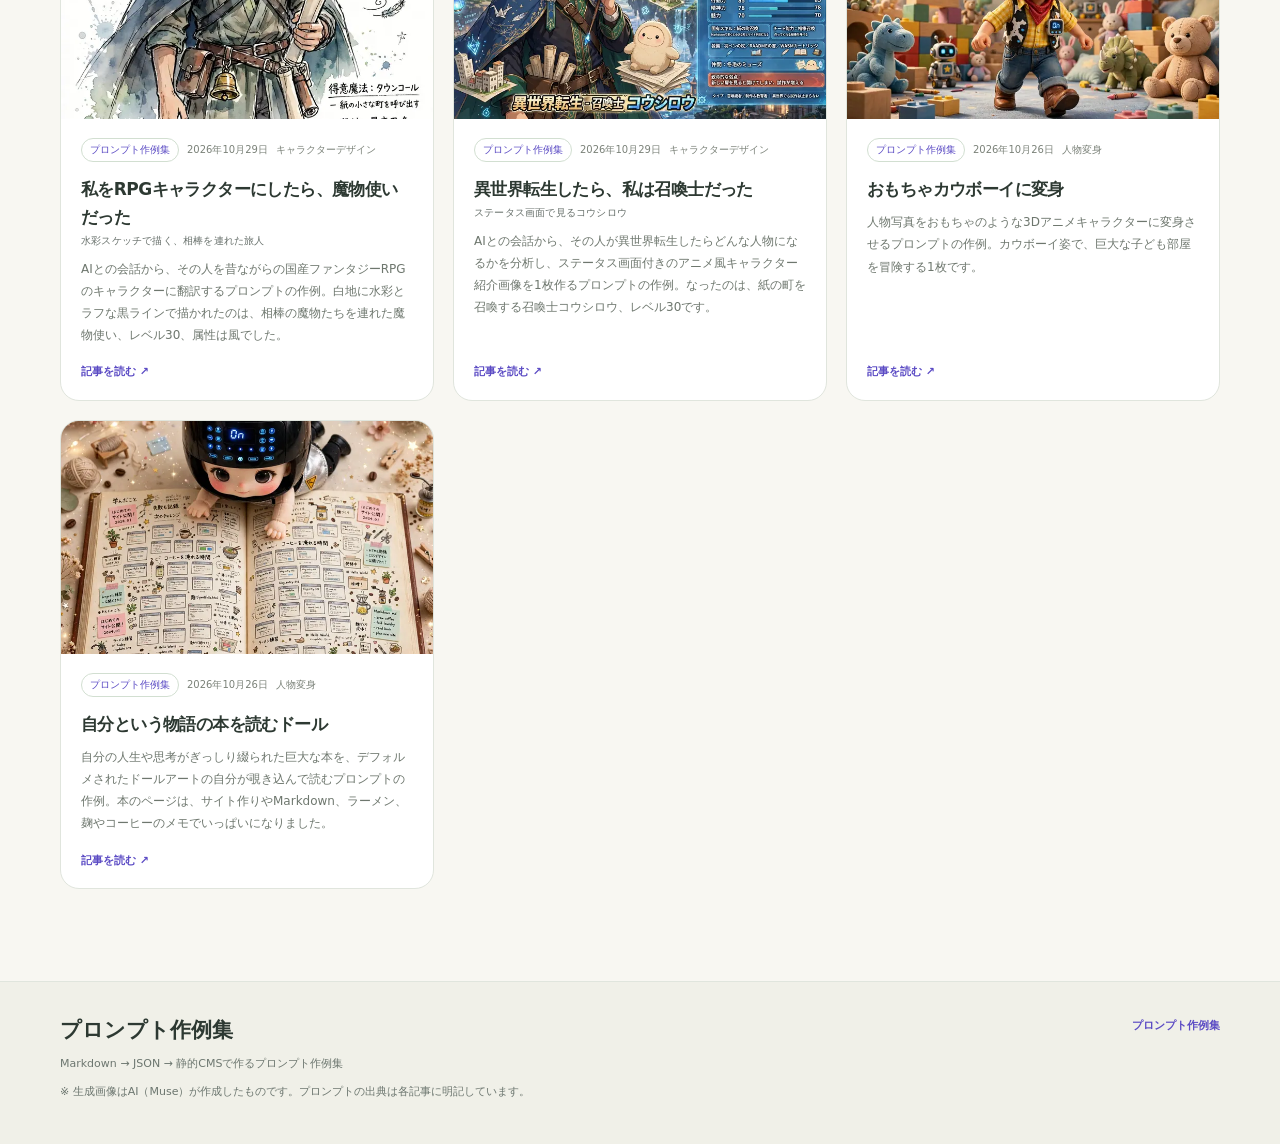
